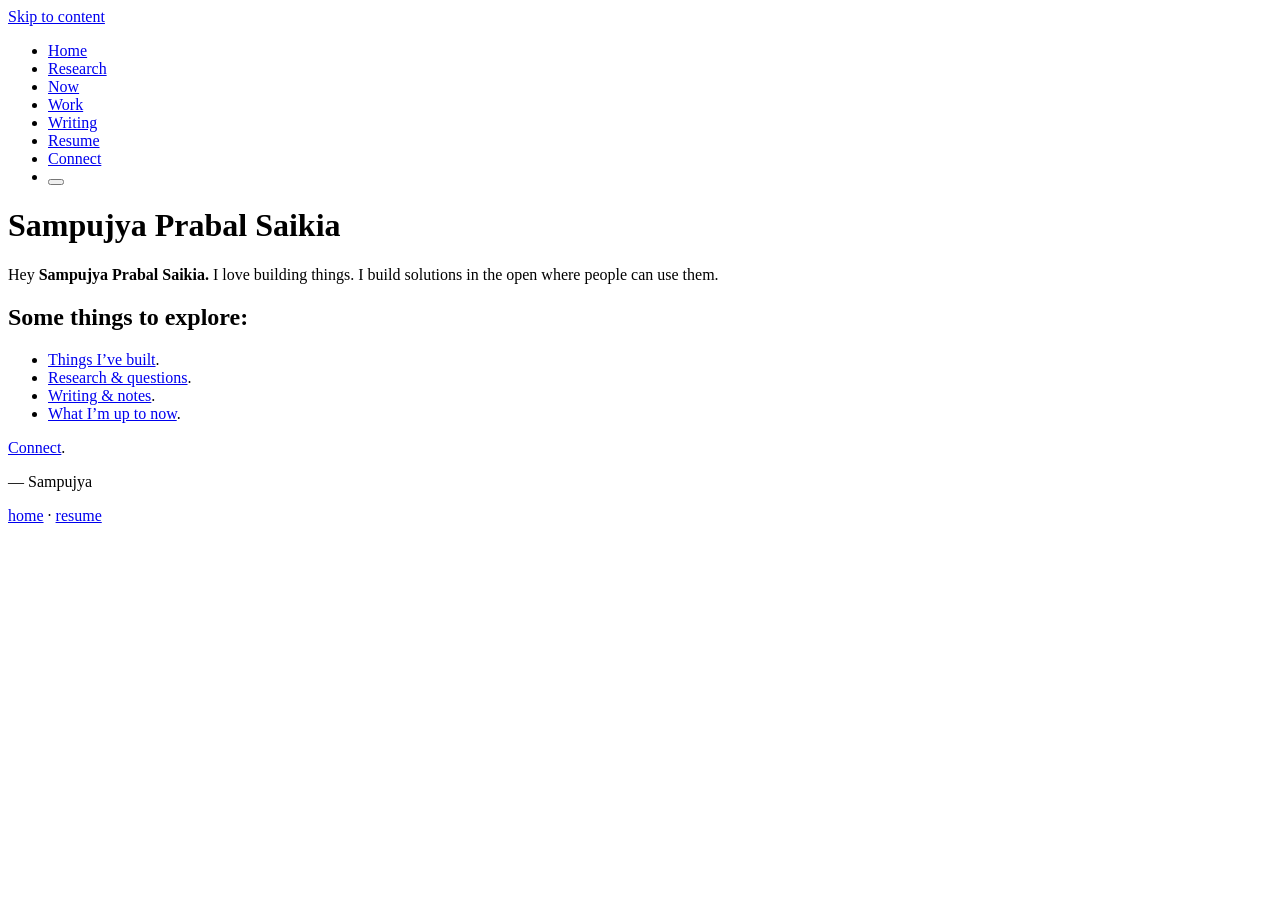
==== index.html @ 8ffcba15 "update comments" ====
<!doctype html>
<html lang="en">
<head>
  <meta charset="utf-8">
  <meta name="viewport" content="width=device-width, initial-scale=1">
  <meta name="description" content="Home — Sampujya Prabal Saikia’s personal portfolio.">
  <title>Home | Sampujya Prabal Saikia</title>
  <link rel="stylesheet" href="styles.css">
  <script src="theme.js" defer></script>
  <link rel="icon" href="favicon.svg" type="image/svg+xml">
</head>
<body>
  <a class="skip-link" href="#main">Skip to content</a>
  <div class="site">
    <nav class="sidebar" aria-label="Site">
      <ul>
        <li><a href="index.html" aria-current="page">Home</a></li>
        <li><a href="research.html">Research</a></li>
        <li class="subnav"><a href="now.html">Now</a></li>
        <li><a href="work.html">Work</a></li>
        <li><a href="writing.html">Writing</a></li>
        <li><a href="resume.pdf" target="_blank" rel="noopener">Resume</a></li>
        <li><a href="contact.html">Connect</a></li>
        <li><button class="theme-toggle" type="button" aria-label="Toggle dark mode"></button></li>
      </ul>
    </nav>
    <main id="main" class="content home">
      <h1 class="visually-hidden">Sampujya Prabal Saikia</h1>
    
      <p> Hey <strong> Sampujya Prabal Saikia.</strong> I love building things. I build solutions in the open where people can use them.</p>
      <section aria-labelledby="explore-title">
        <h2 id="explore-title" class="prose-heading">Some things to explore:</h2>
        <ul class="dash-list">
          <li><a href="work.html">Things I’ve built</a>.</li>
          <li><a href="research.html">Research &amp; questions</a>.</li>
          <li><a href="writing.html">Writing &amp; notes</a>.</li>
          <li><a href="now.html">What I’m up to now</a>.</li>
        </ul>
      </section>

      <p><a href="contact.html">Connect</a>.</p>
      <p class="signature">— Sampujya</p>
      <footer class="page-footer"><a href="index.html">home</a><span aria-hidden="true"> · </span><a href="resume.html">resume</a></footer>
    </main>
  </div>
</body>
</html>
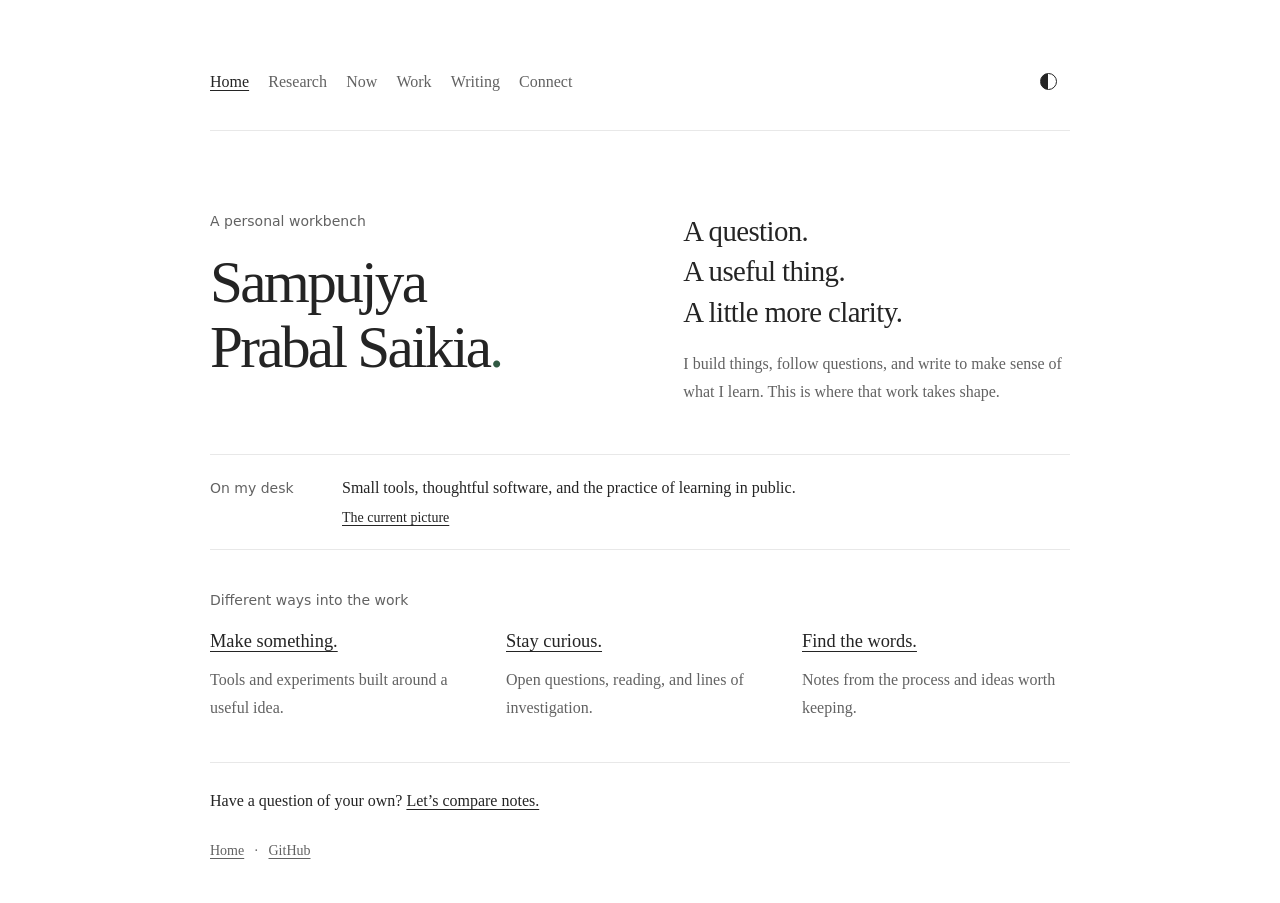
==== commit 3ad90353: "Update index.html" ====
--- a/index.html
+++ b/index.html
@@ -4,44 +4,73 @@
   <meta charset="utf-8">
   <meta name="viewport" content="width=device-width, initial-scale=1">
   <meta name="description" content="Home — Sampujya Prabal Saikia’s personal portfolio.">
+  <meta name="color-scheme" content="light dark">
   <title>Home | Sampujya Prabal Saikia</title>
-  <link rel="stylesheet" href="styles.css">
-  <script src="theme.js" defer></script>
-  <link rel="icon" href="favicon.svg" type="image/svg+xml">
+  <link rel="stylesheet" href="css/reset.css">
+  <link rel="stylesheet" href="css/style.css">
+  <link rel="icon" href="assets/images/favicon.svg" type="image/svg+xml">
 </head>
-<body>
+<body class="home-body">
   <a class="skip-link" href="#main">Skip to content</a>
   <div class="site">
-    <nav class="sidebar" aria-label="Site">
-      <ul>
-        <li><a href="index.html" aria-current="page">Home</a></li>
-        <li><a href="research.html">Research</a></li>
-        <li class="subnav"><a href="now.html">Now</a></li>
-        <li><a href="work.html">Work</a></li>
-        <li><a href="writing.html">Writing</a></li>
-        <li><a href="resume.pdf" target="_blank" rel="noopener">Resume</a></li>
-        <li><a href="contact.html">Connect</a></li>
-        <li><button class="theme-toggle" type="button" aria-label="Toggle dark mode"></button></li>
-      </ul>
-    </nav>
-    <main id="main" class="content home">
-      <h1 class="visually-hidden">Sampujya Prabal Saikia</h1>
-    
-      <p> Hey <strong> Sampujya Prabal Saikia.</strong> I love building things. I build solutions in the open where people can use them.</p>
-      <section aria-labelledby="explore-title">
-        <h2 id="explore-title" class="prose-heading">Some things to explore:</h2>
-        <ul class="dash-list">
-          <li><a href="work.html">Things I’ve built</a>.</li>
-          <li><a href="research.html">Research &amp; questions</a>.</li>
-          <li><a href="writing.html">Writing &amp; notes</a>.</li>
-          <li><a href="now.html">What I’m up to now</a>.</li>
-        </ul>
+    <header class="site-header">
+      <nav class="nav" aria-label="Primary navigation">
+        <a href="index.html" aria-current="page">Home</a>
+        <a href="research.html">Research</a>
+        <a href="now.html">Now</a>
+        <a href="work.html">Work</a>
+        <a href="writing.html">Writing</a>
+        <a href="contact.html">Connect</a>
+      </nav>
+      <label class="theme-control" title="Switch between light and dark theme">
+        <input class="theme-switch" type="checkbox" role="switch" aria-label="Use alternate color theme">
+        <span class="theme-icon" aria-hidden="true"></span>
+        <span class="visually-hidden">Switch color theme</span>
+      </label>
+    </header>
+    <main id="main" tabindex="-1" class="page home-page">
+      <header class="home-intro">
+        <div class="home-identity">
+          <p class="home-caption">A personal workbench</p>
+          <h1>Sampujya<br> Prabal Saikia<span class="name-stop">.</span></h1>
+        </div>
+        <div class="home-statement">
+          <p class="home-thought">A question.<br> A useful thing.<br> A little more clarity.</p>
+          <p>I build things, follow questions, and write to make sense of what I learn. This is where that work takes shape.</p>
+        </div>
+      </header>
+
+      <aside class="workbench-note" aria-labelledby="current-title">
+        <h2 id="current-title">On my desk</h2>
+        <p>Small tools, thoughtful software, and the practice of learning in public.</p>
+        <a href="now.html">The current picture</a>
+      </aside>
+
+      <section class="practice" aria-labelledby="practice-title">
+        <h2 id="practice-title" class="home-caption">Different ways into the work</h2>
+        <div class="practice-grid">
+          <article class="practice-item">
+            <h3><a href="work.html">Make something.</a></h3>
+            <p>Tools and experiments built around a useful idea.</p>
+          </article>
+          <article class="practice-item">
+            <h3><a href="research.html">Stay curious.</a></h3>
+            <p>Open questions, reading, and lines of investigation.</p>
+          </article>
+          <article class="practice-item">
+            <h3><a href="writing.html">Find the words.</a></h3>
+            <p>Notes from the process and ideas worth keeping.</p>
+          </article>
+        </div>
       </section>
 
-      <p><a href="contact.html">Connect</a>.</p>
-      <p class="signature">— Sampujya</p>
-      <footer class="page-footer"><a href="index.html">home</a><span aria-hidden="true"> · </span><a href="resume.html">resume</a></footer>
+      <p class="home-invitation">Have a question of your own? <a href="contact.html">Let’s compare notes.</a></p>
     </main>
+    <footer class="site-footer">
+      <a href="index.html">Home</a>
+      <span aria-hidden="true">·</span>
+      <a href="https://github.com/Samppujyaa" rel="me">GitHub</a>
+    </footer>
   </div>
 </body>
 </html>
--- a/css/style.css
+++ b/css/style.css
@@ -0,0 +1,104 @@
+:root {
+  color-scheme: light;
+  --paper: #fff;
+  --ink: #242424;
+  --muted: #626262;
+  --rule: #e8e8e8;
+  --accent: #315943;
+  font-family: Georgia, "Times New Roman", serif;
+  background: var(--paper);
+  color: var(--ink);
+}
+
+/* The native checkbox selects the opposite of the system color preference. */
+:root:has(.theme-switch:checked) {
+  color-scheme: dark;
+  --paper: #191919;
+  --ink: #e8e5df;
+  --muted: #b1ada6;
+  --rule: #383838;
+  --accent: #a5cbb2;
+}
+
+body { min-height: 100vh; font-size: 1.125rem; line-height: 1.75; background: var(--paper); color: var(--ink); overflow-wrap: break-word; }
+a { color: inherit; text-decoration-thickness: 1px; text-underline-offset: .2em; }
+a:hover { color: var(--accent); }
+a:focus-visible { outline: 2px solid var(--accent); outline-offset: 5px; }
+::selection { background: var(--ink); color: var(--paper); }
+.site { width: min(620px, calc(100% - 40px)); margin-inline: auto; padding-top: clamp(1.5rem, 6vh, 4rem); }
+.site-header { display: flex; align-items: center; justify-content: space-between; gap: 1rem; padding-bottom: 1.3rem; border-bottom: 1px solid var(--rule); }
+.nav { display: flex; flex-wrap: wrap; align-items: center; gap: .35rem 1.2rem; padding-block: .35rem; font-size: 1rem; }
+.nav a { display: inline-flex; align-items: center; min-height: 44px; color: var(--muted); text-decoration: none; }
+.nav a:hover, .nav a[aria-current="page"] { color: var(--ink); text-decoration: underline; }
+.theme-control { position: relative; display: grid; place-items: center; width: 44px; height: 44px; flex: 0 0 44px; cursor: pointer; border-radius: 50%; }
+.theme-switch { position: absolute; inset: 0; width: 100%; height: 100%; margin: 0; opacity: 0; cursor: pointer; }
+.theme-control:hover { background: var(--rule); }
+.theme-control:has(:focus-visible) { outline: 2px solid var(--accent); outline-offset: 3px; }
+.theme-icon { width: 17px; height: 17px; border: 1.5px solid currentColor; border-radius: 50%; background: linear-gradient(90deg, currentColor 50%, transparent 50%); pointer-events: none; }
+.theme-switch:checked + .theme-icon { transform: rotate(180deg); }
+.page { padding-top: clamp(2.2rem, 6vh, 3.5rem); padding-bottom: 1.5rem; }
+p { margin-bottom: 1.3rem; }
+h1 { font-size: 1.85rem; font-weight: 400; line-height: 1.3; margin-bottom: 1rem; letter-spacing: -.025em; }
+h2 { font-size: 1.15rem; font-weight: 400; line-height: 1.5; margin-bottom: .75rem; }
+.eyebrow, .content-label { color: var(--muted); font-size: .875rem; }
+.eyebrow { margin-bottom: .5rem; }
+.lede { color: var(--muted); }
+.page-head { margin-bottom: 2.2rem; }
+.content-label { margin-bottom: 1.5rem; }
+.entry { margin-bottom: 1.8rem; padding-bottom: 1.4rem; border-bottom: 1px solid var(--rule); }
+.entry:last-child { margin-bottom: 0; }
+.entry p { margin-bottom: 0; }
+.entry-meta { display: flex; flex-wrap: wrap; justify-content: space-between; gap: .25rem 1rem; color: var(--muted); font-size: .875rem; margin-bottom: .5rem; }
+.contact-list { list-style: none; padding: 0; margin: 1.5rem 0; }
+.contact-list a { display: flex; flex-wrap: wrap; justify-content: space-between; gap: .25rem 1rem; padding-block: .75rem; border-bottom: 1px solid var(--rule); }
+.contact-list small { color: var(--muted); font-size: .875rem; }
+.site-footer { display: flex; gap: .65rem; padding-bottom: 2.5rem; font-size: .875rem; color: var(--muted); }
+.skip-link { position: fixed; left: 1rem; top: -6rem; z-index: 10; padding: .5rem .8rem; background: var(--ink); color: var(--paper); }
+.skip-link:focus { top: 1rem; }
+.visually-hidden { position: absolute; width: 1px; height: 1px; padding: 0; margin: -1px; overflow: hidden; clip-path: inset(50%); white-space: nowrap; border: 0; }
+
+/* Home is an open workbench; inner pages keep their narrower reading measure. */
+.home-body .site { width: min(860px, calc(100% - 40px)); }
+.home-page { padding-top: clamp(2.5rem, 7vw, 5rem); }
+.home-intro { display: grid; grid-template-columns: minmax(0, 1.1fr) minmax(0, 1fr); gap: 2rem 3rem; align-items: start; margin-bottom: 3rem; }
+.home-intro > * { min-width: 0; }
+.home-caption { margin-bottom: 1.1rem; font: 400 .875rem/1.5 system-ui, sans-serif; color: var(--muted); }
+.home-identity h1 { margin: 0; font-size: clamp(2.5rem, 5vw, 3.7rem); line-height: 1.1; letter-spacing: -.045em; }
+.name-stop { color: var(--accent); }
+.home-thought { font-size: clamp(1.4rem, 2.8vw, 1.8rem); line-height: 1.4; letter-spacing: -.02em; margin-bottom: 1.1rem; }
+.home-statement > p:last-child { margin: 0; color: var(--muted); font-size: 1rem; }
+.workbench-note { display: grid; grid-template-columns: 7rem 1fr; gap: .25rem 1.25rem; border-block: 1px solid var(--rule); padding-block: 1.2rem; margin-bottom: 2.5rem; font-size: 1rem; }
+.workbench-note h2 { grid-row: span 2; margin: .25rem 0 0; font: 400 .875rem/1.5 system-ui, sans-serif; color: var(--muted); }
+.workbench-note p { margin: 0; }
+.workbench-note a { justify-self: start; font-size: .875rem; }
+.practice-grid { display: grid; grid-template-columns: repeat(3, minmax(0, 1fr)); gap: 1.75rem; }
+.practice-item h3 { font-size: 1.15rem; font-weight: 400; line-height: 1.4; margin-bottom: .7rem; }
+.practice-item p { color: var(--muted); font-size: 1rem; margin: 0; }
+.home-invitation { margin: 2.5rem 0 0; padding-top: 1.5rem; border-top: 1px solid var(--rule); font-size: 1rem; }
+
+@media (max-width: 600px) {
+  .home-intro { grid-template-columns: minmax(0, 1fr); gap: 1.75rem; margin-bottom: 2rem; }
+  .home-thought br { display: none; }
+  .practice-grid { grid-template-columns: 1fr; gap: 1.5rem; }
+  .practice-item h3 { margin-bottom: .35rem; }
+  .workbench-note { grid-template-columns: 1fr; gap: .5rem; }
+  .workbench-note h2 { grid-row: auto; }
+}
+
+@media (max-width: 400px) {
+  .nav { gap: .3rem .85rem; }
+  .site-header { gap: .5rem; }
+}
+
+@media (prefers-color-scheme: dark) {
+  :root { color-scheme: dark; --paper: #191919; --ink: #e8e5df; --muted: #b1ada6; --rule: #383838; --accent: #a5cbb2; }
+  :root:has(.theme-switch:checked) { color-scheme: light; --paper: #fff; --ink: #242424; --muted: #626262; --rule: #e8e8e8; --accent: #315943; }
+}
+
+@media print {
+  :root, :root:has(.theme-switch:checked) { color-scheme: light; --paper: #fff; --ink: #000; --muted: #444; --rule: #ccc; }
+  .site-header, .skip-link, .site-footer { display: none; }
+  .site { width: auto; padding: 0; }
+  .page { padding: 0; }
+  .entry { break-inside: avoid; }
+}
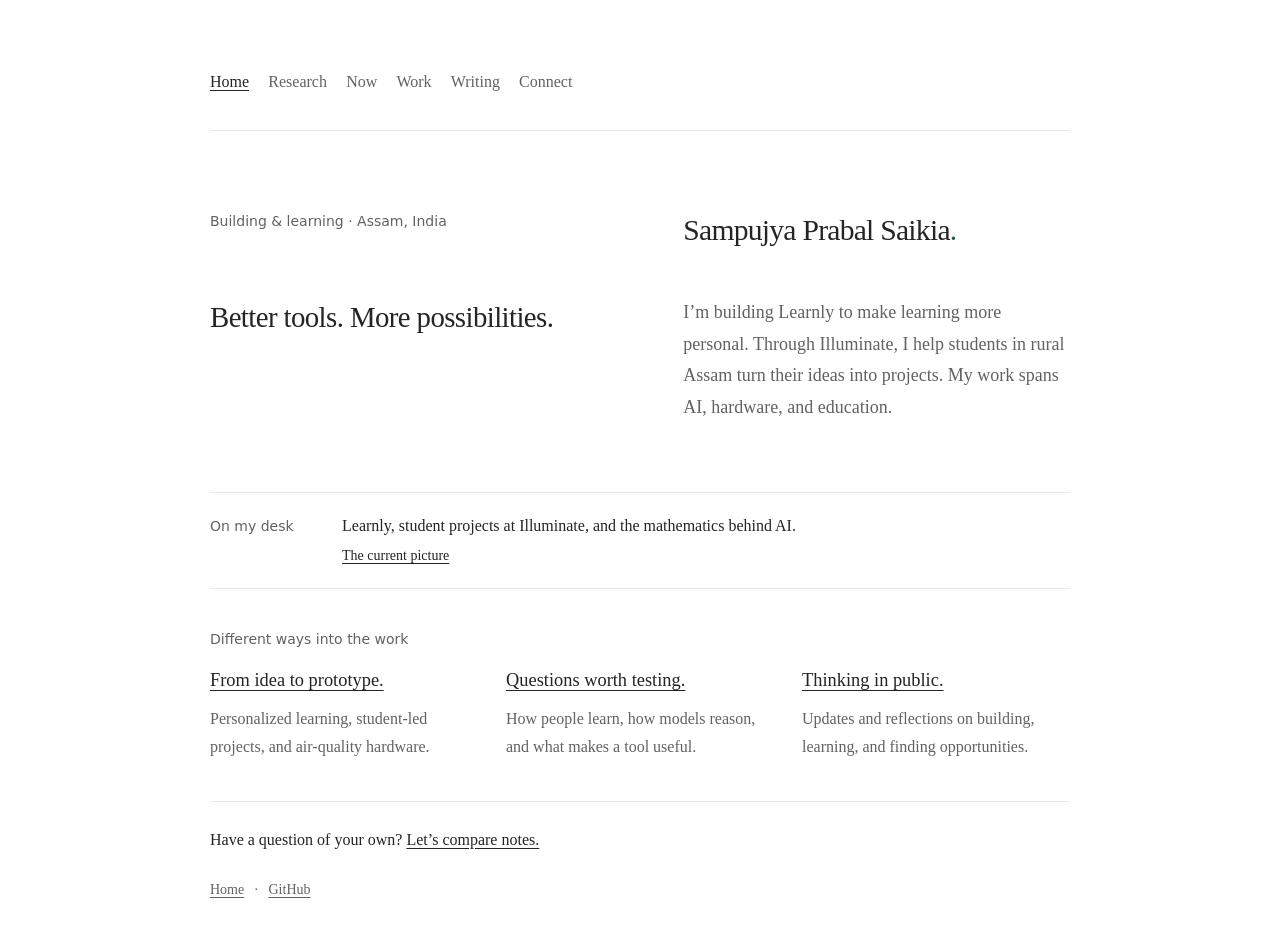
==== commit 25e04d88: "Update index.html" ====
--- a/index.html
+++ b/index.html
@@ -3,9 +3,10 @@
 <head>
   <meta charset="utf-8">
   <meta name="viewport" content="width=device-width, initial-scale=1">
-  <meta name="description" content="Home — Sampujya Prabal Saikia’s personal portfolio.">
+  <meta name="description" content="Sampujya Prabal Saikia — building Learnly, supporting student projects through Illuminate, and exploring AI and hardware.">
   <meta name="color-scheme" content="light dark">
   <title>Home | Sampujya Prabal Saikia</title>
+  <script src="assets/theme.js"></script>
   <link rel="stylesheet" href="css/reset.css">
   <link rel="stylesheet" href="css/style.css">
   <link rel="icon" href="assets/images/favicon.svg" type="image/svg+xml">
@@ -22,27 +23,21 @@
         <a href="writing.html">Writing</a>
         <a href="contact.html">Connect</a>
       </nav>
-      <label class="theme-control" title="Switch between light and dark theme">
-        <input class="theme-switch" type="checkbox" role="switch" aria-label="Use alternate color theme">
+      <button class="theme-toggle" type="button" role="switch" aria-label="Dark theme" aria-checked="false" title="Switch theme" hidden>
         <span class="theme-icon" aria-hidden="true"></span>
-        <span class="visually-hidden">Switch color theme</span>
-      </label>
+      </button>
     </header>
     <main id="main" tabindex="-1" class="page home-page">
       <header class="home-intro">
-        <div class="home-identity">
-          <p class="home-caption">A personal workbench</p>
-          <h1>Sampujya<br> Prabal Saikia<span class="name-stop">.</span></h1>
-        </div>
-        <div class="home-statement">
-          <p class="home-thought">A question.<br> A useful thing.<br> A little more clarity.</p>
-          <p>I build things, follow questions, and write to make sense of what I learn. This is where that work takes shape.</p>
-        </div>
+        <p class="home-caption">Building &amp; learning · Assam, India</p>
+        <h1>Sampujya Prabal Saikia<span class="name-stop">.</span></h1>
+        <p class="home-thought">Better tools. More possibilities.</p>
+        <p class="lede">I’m building Learnly to make learning more personal. Through Illuminate, I help students in rural Assam turn their ideas into projects. My work spans AI, hardware, and education.</p>
       </header>
 
       <aside class="workbench-note" aria-labelledby="current-title">
         <h2 id="current-title">On my desk</h2>
-        <p>Small tools, thoughtful software, and the practice of learning in public.</p>
+        <p>Learnly, student projects at Illuminate, and the mathematics behind AI.</p>
         <a href="now.html">The current picture</a>
       </aside>
 
@@ -50,16 +45,16 @@
         <h2 id="practice-title" class="home-caption">Different ways into the work</h2>
         <div class="practice-grid">
           <article class="practice-item">
-            <h3><a href="work.html">Make something.</a></h3>
-            <p>Tools and experiments built around a useful idea.</p>
+            <h3><a href="work.html">From idea to prototype.</a></h3>
+            <p>Personalized learning, student-led projects, and air-quality hardware.</p>
           </article>
           <article class="practice-item">
-            <h3><a href="research.html">Stay curious.</a></h3>
-            <p>Open questions, reading, and lines of investigation.</p>
+            <h3><a href="research.html">Questions worth testing.</a></h3>
+            <p>How people learn, how models reason, and what makes a tool useful.</p>
           </article>
           <article class="practice-item">
-            <h3><a href="writing.html">Find the words.</a></h3>
-            <p>Notes from the process and ideas worth keeping.</p>
+            <h3><a href="writing.html">Thinking in public.</a></h3>
+            <p>Updates and reflections on building, learning, and finding opportunities.</p>
           </article>
         </div>
       </section>
